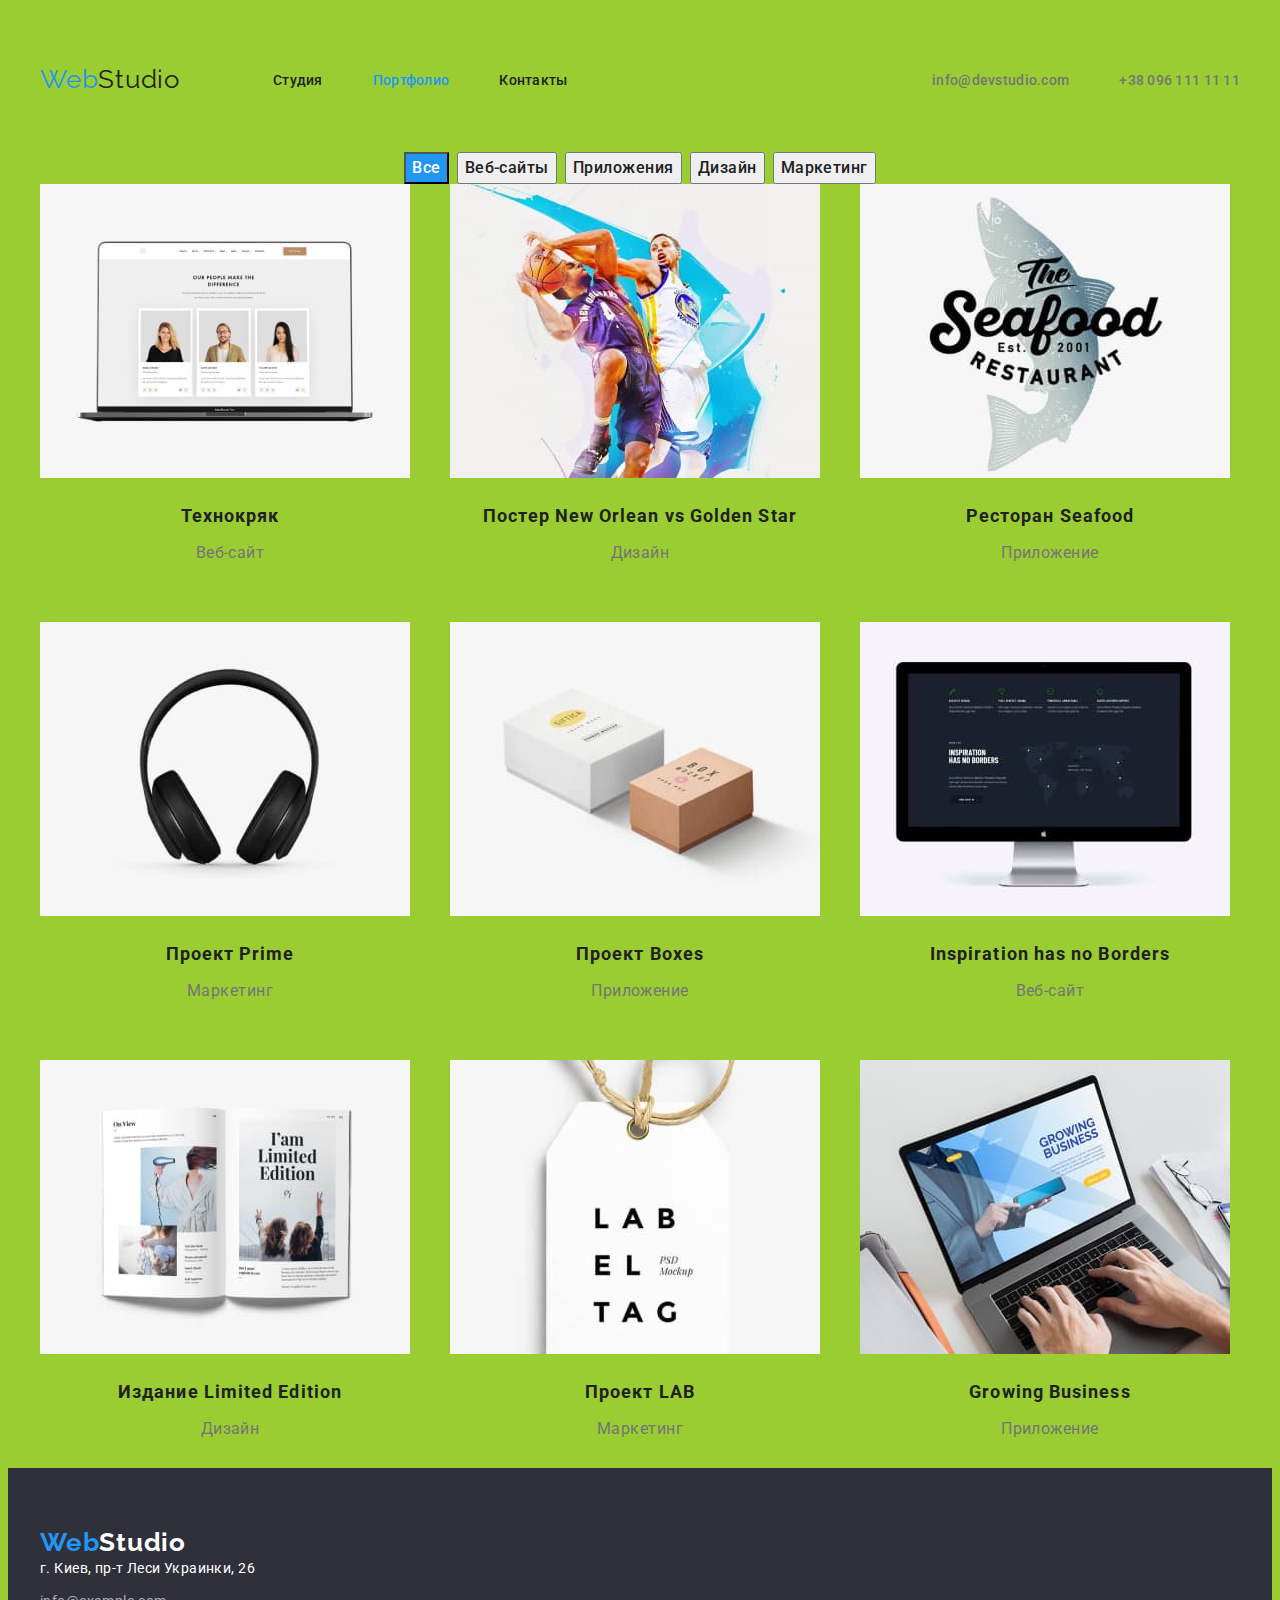
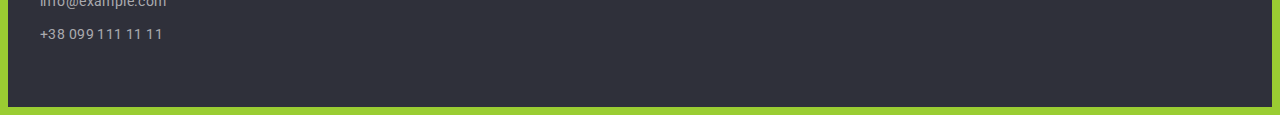
==== portfolio.html @ a7b3c54d "Блочная модель и Флексбокс" ====
<!DOCTYPE html>
<html lang="ru">
  <head>
    <meta charset="UTF-8" />
    <meta http-equiv="X-UA-Compatible" content="IE=edge" />
    <meta name="viewport" content="width=device-width, initial-scale=1.0" />
    <title>Портфолио</title>
    <link
      rel="stylesheet"
      href="https://cdnjs.cloudflare.com/ajax/libs/modern-normalize/1.1.0/modern-normalize.min.css"
      integrity="sha512-wpPYUAdjBVSE4KJnH1VR1HeZfpl1ub8YT/NKx4PuQ5NmX2tKuGu6U/JRp5y+Y8XG2tV+wKQpNHVUX03MfMFn9Q=="
      crossorigin="anonymous"
      referrerpolicy="no-referrer"
    />
    <link rel="preconnect" href="https://fonts.googleapis.com" />
    <link rel="preconnect" href="https://fonts.gstatic.com" crossorigin />
    <link
      href="https://fonts.googleapis.com/css2?family=Raleway:wght@700&family=Roboto:wght@400;500;700;900&display=swap"
      rel="stylesheet"
    />

    <link rel="stylesheet" href="./CSS/styles.css" />
  </head>
  <body>
    <!--HEADER-->

    <header class="header">
      <div class="container header-container">
        <nav class="navigation">
          <a class="logo link" href="./"
            ><span class="web-logo"> Web</span>Studio</a
          >
          <ul class="menu list">
            <li class="menu-item">
              <a class="menu-link link" href="./"> Студия </a>
            </li>
            <li class="menu-item">
              <a class="menu-link link current" href="portfolio.html">
                Портфолио
              </a>
            </li>
            <li class="menu-item">
              <a class="menu-link link" href=""> Контакты </a>
            </li>
          </ul>
        </nav>
        <ul class="contacts-link list">
          <li class="contacts-item">
            <a class="mail-link link" href="mailto:info@devstudio.com"
              >info@devstudio.com</a
            >
          </li>
          <li class="contacts-item">
            <a class="tel-link link" href="tel:+380961111111"
              >+38 096 111 11 11</a
            >
          </li>
        </ul>
      </div>
    </header>

    <!--END HEADER-->

    <main>
      <!--HERO-->
      <section class="hero-porfolio text-aling">
        <div class="container">
          <ul class="buttons-porfolio list text-aling">
            <li class="buttons-porfolio-item">
              <button class="modal-btn-portfolio current" type="button">
                Все
              </button>
            </li>
            <li class="buttons-porfolio-item">
              <button class="modal-btn-portfolio" type="button">
                Веб-сайты
              </button>
            </li>
            <li class="buttons-porfolio-item">
              <button class="modal-btn-portfolio" type="button">
                Приложения
              </button>
            </li>
            <li class="buttons-porfolio-item">
              <button class="modal-btn-portfolio" type="button">Дизайн</button>
            </li>
            <li class="buttons-porfolio-item">
              <button class="modal-btn-portfolio" type="button">
                Маркетинг
              </button>
            </li>
          </ul>

          <ul class="hero-link-portfolio list">
            <li class="hero-item-portfolio">
              <img
                class="hero-images-portfolio"
                src="./images/portfolio-hero сжатые/сайт сж.jpg"
                alt="сайт"
                width="370"
                height="294"
              />
              <div class="portfolio-divchik">
                <h2 class="hero-images-title">Технокряк</h2>
                <p class="hero-images-text">Веб-сайт</p>
              </div>
            </li>
            <li class="hero-item-portfolio">
              <img
                class="hero-images-portfolio"
                src="./images/portfolio-hero сжатые/баскетболисты cж.jpg"
                alt="баскетболисты"
              />
              <div class="portfolio-divchik">
                <h2 class="hero-images-title">
                  Постер New Orlean vs Golden Star
                </h2>
                <p class="hero-images-text">Дизайн</p>
              </div>
            </li>
            <li class="hero-item-portfolio">
              <img
                class="hero-images-portfolio"
                src="./images/portfolio-hero сжатые/название ресторана сж.jpg"
                alt="название ресторана"
              />
              <div class="portfolio-divchik">
                <h2 class="hero-images-title">Ресторан Seafood</h2>
                <p class="hero-images-text">Приложение</p>
              </div>
            </li>
            <li class="hero-item-portfolio">
              <img
                class="hero-images-portfolio"
                src="./images/portfolio-hero сжатые/наушники сж.jpg"
                alt="наушники"
              />
              <div class="portfolio-divchik">
                <h2 class="hero-images-title">Проект Prime</h2>
                <p class="hero-images-text">Маркетинг</p>
              </div>
            </li>
            <li class="hero-item-portfolio">
              <img
                class="hero-images-portfolio"
                src="./images/portfolio-hero сжатые/коробки сж.jpg"
                alt="коробки"
              />
              <div class="portfolio-divchik">
                <h2 class="hero-images-title">Проект Boxes</h2>
                <p class="hero-images-text">Приложение</p>
              </div>
            </li>
            <li class="hero-item-portfolio">
              <img
                class="hero-images-portfolio"
                src="./images/portfolio-hero сжатые/монитор сж.jpg"
                alt="монитор"
              />
              <div class="portfolio-divchik">
                <h2 class="hero-images-title">Inspiration has no Borders</h2>
                <p class="hero-images-text">Веб-сайт</p>
              </div>
            </li>
            <li class="hero-item-portfolio">
              <img
                class="hero-images-portfolio"
                src="./images/portfolio-hero сжатые/книжка сж.jpg"
                alt="книжка"
              />
              <div class="portfolio-divchik">
                <h2 class="hero-images-title">Издание Limited Edition</h2>
                <p class="hero-images-text">Дизайн</p>
              </div>
            </li>
            <li class="hero-item-portfolio">
              <img
                class="hero-images-portfolio"
                src="./images/portfolio-hero сжатые/буквы сж.jpg"
                alt="буквы"
              />
              <div class="portfolio-divchik">
                <h2 class="hero-images-title">Проект LAB</h2>
                <p class="hero-images-text">Маркетинг</p>
              </div>
            </li>
            <li class="hero-item-portfolio">
              <img
                class="hero-images-portfolio"
                src="./images/portfolio-hero сжатые/ноутбук сж.jpg"
                alt="ноутбук"
              />
              <div class="portfolio-divchik">
                <h2 class="hero-images-title">Growing Business</h2>
                <p class="hero-images-text">Приложение</p>
              </div>
            </li>
          </ul>
        </div>
      </section>
      <!--END HERO-->
    </main>
    <!--FOOTER-->

    <footer class="footer">
      <div class="container">
        <a class="logo-link-footer link" href="./"
          ><span class="web-logo"> Web</span>Studio</a
        >
        <address class="footer-adress">
          <ul class="footer-link list">
            <li class="footer-item">
              <a
                class="footer-adress link"
                href="https://maps.app.goo.gl/SeJLeQStYg7E3yRs5"
                target="_blank"
                rel="noopener noreferrer"
                >г. Киев, пр-т Леси Украинки, 26</a
              >
            </li>
            <li class="footer-item">
              <a class="footer-mail link" href="mailto:info@example.com"
                >info@example.com</a
              >
            </li>
            <li class="footer-item">
              <a class="footer-tel link" href="tel:+380991111111"
                >+38 099 111 11 11</a
              >
            </li>
          </ul>
        </address>
      </div>
    </footer>
    <!--END FOOTER-->
  </body>
</html>
---- CSS/styles.css ----
/*----- index.html-----*/

:root {
  --accent-color: #2196f3;
  --color-black: #212121;
  --color-grey: #757575;
  --color-white: #ffffff;
  --background-color: #2f303a;
  --main-font: 'Roboto', sans-serif;
  --secondary-font: 'Raleway', sans-serif;
}

/*===Components===*/

.sections-paddings {
  padding-top: 94px;
  padding-bottom: 94px;
}

.text-aling {
  text-align: center;
}

.margin-right {
  margin-right: auto;
}
/*===END-COMPONENTS===*/

body {
  font-family: var(--main-font);
  background-color: yellowgreen;
}

h1,
h2,
h3,
h4,
h5,
h6,
p {
  margin-top: 0;
  margin-bottom: 0;
}

ul,
ol {
  margin-top: 0;
  margin-bottom: 0;
  padding-left: 0;
}

img {
  display: block;
  max-width: 100%;
  height: auto;
}

.list {
  list-style: none;
}

.link {
  text-decoration: none;
}

.container {
  width: 1200px;
  margin: 0 auto;
  padding-left: 15px;
  padding-right: 15px;
}

/*=====HEADER====*/

.header-container {
  display: flex;
  align-items: center;
}

.header {
  padding-top: 32px;
  padding-bottom: 32px;
}

.navigation {
  display: flex;
  align-items: center;
}

.logo {
  font-family: var(--secondary-font);
  font-size: 26px;
  line-height: 1.19;
  letter-spacing: 0.03em;
  color: var(--color-black);
  margin-right: 93px;
  margin-top: 24px;
  margin-bottom: 25px;
}

.web-logo {
  color: var(--accent-color);
}

.menu {
  display: flex;
  align-items: center;
}

.menu-item:not(:last-child) {
  margin-right: 50px;
}

.menu-link {
  font-weight: 500;
  font-size: 14px;
  line-height: 1.14;
  letter-spacing: 0.02em;
  color: var(--color-black);
  cursor: pointer;
}

.menu-link:hover,
.menu-link:focus {
  color: var(--accent-color);
}

.menu-link.current {
  color: var(--accent-color);
}

.contacts-link {
  display: flex;
  align-items: center;
  margin-left: auto;
}

.mail-link {
  font-weight: 500;
  font-size: 14px;
  line-height: 1.14;
  letter-spacing: 0.02em;
  color: var(--color-grey);
  cursor: pointer;
  margin-right: 50px;
}

.mail-link:hover,
.mail-link:focus {
  color: var(--accent-color);
}

.mail-link.current {
  color: var(--accent-color);
}

.tel-link {
  font-weight: 500;
  font-size: 14px;
  line-height: 1.14;
  letter-spacing: 0.02em;
  color: var(--color-grey);
  cursor: pointer;
}

.tel-link:hover,
.tel-link:focus {
  color: var(--accent-color);
}

/*=====END HEADER====*/

/*=====HERO====*/

.hero-container {
  width: 696px;
  height: 600px;
  background-color: var(--background-color);
  padding-top: 200px;
  padding-bottom: 200px;
}

.hero {
  background-color: var(--background-color);
}

.hero-title {
  font-weight: 900;
  font-size: 44px;
  line-height: 1.36;
  letter-spacing: 0.06em;
  color: var(--color-white);
  margin-bottom: 30px;
}

.modal-btn {
  font-family: Roboto;
  font-weight: 700;
  font-style: normal;
  font-size: 16px;
  line-height: 1.87;
  letter-spacing: 0.06em;
  color: var(--color-white);
  background-color: var(--accent-color);
  cursor: pointer;

  border-radius: 4px;
  padding: 10px 32px;
}

/*=====END HERO====*/

/*===ADVANTAGES===*/

.advantages-link {
  display: flex;
  align-items: center;
}

.advantages-item {
  width: calc ((100% - 30px)/3);
}

.advantages-title {
  font-weight: 700;
  font-size: 14px;
  line-height: 1.17;
  letter-spacing: 0.03em;
  color: var(--color-black);
  margin-bottom: 10px;
}

.advantages-text {
  font-weight: 400;
  font-size: 14px;
  line-height: 1.17;
  letter-spacing: 0.03em;
  color: var(--color-grey);
}

/*===END ADVANTAGES===*/

/*===SERVICES===*/

.services-title {
  font-weight: 700;
  font-size: 36px;
  text-align: center;
  line-height: 1.17;
  letter-spacing: 0.03em;
  color: var(--color-black);
  margin-bottom: 50px;
}

.services-link {
  display: flex;
  align-items: center;
}

.services-item {
  width: calc((100% - 30px) / 2);
}

/*===END SERVICES===*/

/*===OUR TEAM===*/

.our-team {
  background-color: #f5f4fa;
}

.our-team-link {
  display: flex;
  align-items: center;
}

.our-team-title {
  font-weight: 700;
  font-size: 36px;
  text-align: center;
  line-height: 1.17;
  letter-spacing: 0.03em;
  color: var(--color-black);
  margin-bottom: 50px;
}

.our-team-item {
  width: calc((100% - 90px) / 4);
  margin-right: 30px;
  box-shadow: 0px 1px 3px rgba(0, 0, 0, 0.12), 0px 1px 1px rgba(0, 0, 0, 0.14),
    0px 2px 1px rgba(0, 0, 0, 0.2);
  border-radius: 0px 0px 4px 4px;
}

.our-team-item:nth-child(4n) {
  margin-right: 0;
}

.our-team-images {
  margin-bottom: 30px;
}

.our-team-person {
  font-weight: 500;
  font-size: 16px;
  text-align: center;
  line-height: 1.19;
  letter-spacing: 0.03em;
  color: var(--color-black);
  margin-bottom: 10px;
}

.our-team-profession {
  font-weight: 400;
  font-size: 16px;
  text-align: center;
  line-height: 1.19;
  letter-spacing: 0.03em;
  color: var(--color-grey);
  margin-bottom: 30px;
}

/*===END OUR TEAM===*/

/*===FOOTER===*/

.footer {
  padding-top: 60px;
  padding-bottom: 60px;
  background-color: var(--background-color);
}

.logo-link-footer {
  font-family: var(--secondary-font);
  font-weight: 700;
  font-style: normal;
  font-size: 26px;
  line-height: 1.15;
  letter-spacing: 0.03em;
  color: var(--color-white);
  margin-bottom: 20px;
}

.footer-item:not(:last-child) {
  margin-bottom: 9px;
}

.footer-adress {
  font-weight: 400;
  font-size: 14px;
  font-style: normal;
  line-height: 1.71;
  letter-spacing: 0.03em;
  color: var(--color-white);
  cursor: pointer;
}

.footer-mail {
  font-weight: 400;
  font-size: 14px;
  font-style: normal;
  line-height: 1.71;
  letter-spacing: 0.03em;
  color: rgba(255, 255, 255, 0.6);
  cursor: pointer;
}

.footer-tel {
  font-weight: 400;
  font-size: 14px;
  font-style: normal;
  line-height: 1.71;
  letter-spacing: 0.03em;
  color: rgba(255, 255, 255, 0.6);
  cursor: pointer;
}

/*===END FOOTER===*/

/*-----END index.html-----*/

/*-----portfolio html-----*/

/*=====HERO====*/

.buttons-porfolio {
  display: flex;
  align-items: center;
  justify-content: center;
}

.buttons-porfolio-item:not(:last-child) {
  margin-right: 8px;
}

.modal-btn-portfolio {
  font-family: Roboto;
  font-weight: 500;
  font-size: 16px;
  line-height: 1.62;
  letter-spacing: 0.03em;
  color: var(--color-black);
  cursor: pointer;
}

.modal-btn-portfolio:hover,
.modal-btn-portfolio:focus {
  color: var(--color-white);
  background-color: var(--accent-color);
}

.modal-btn-portfolio.current {
  color: var(--color-white);
  background-color: var(--accent-color);
}

.hero-link-portfolio {
  display: flex;
  align-items: center;
  flex-wrap: wrap;
  margin-left: -30px;
  margin-top: -30px;
}

.hero-item-portfolio {
  flex-basis: calc((100% - 90px) / 3);
  margin-left: 30px;
  margin-top: 30px;
}

.hero-images-portfolio {
  width: 370px;
  height: 294px;
}

.portfolio-divchik {
  padding-top: 20px;
  padding-bottom: 24px;
  padding-left: 24px;
  padding-right: 24px;
}

.hero-images-title {
  font-weight: 700;
  font-size: 18px;
  line-height: 2;
  letter-spacing: 0.06em;
  color: var(--color-black);
}

.hero-images-text {
  font-weight: 400;
  font-size: 16px;
  line-height: 1.87;
  letter-spacing: 0.03em;
  color: var(--color-grey);
  margin-top: 4px;
}

/*=====END HERO====*/

/*===FOOTER===*/

/*===END FOOTER===*/

/*-----END portfolio html-----*/
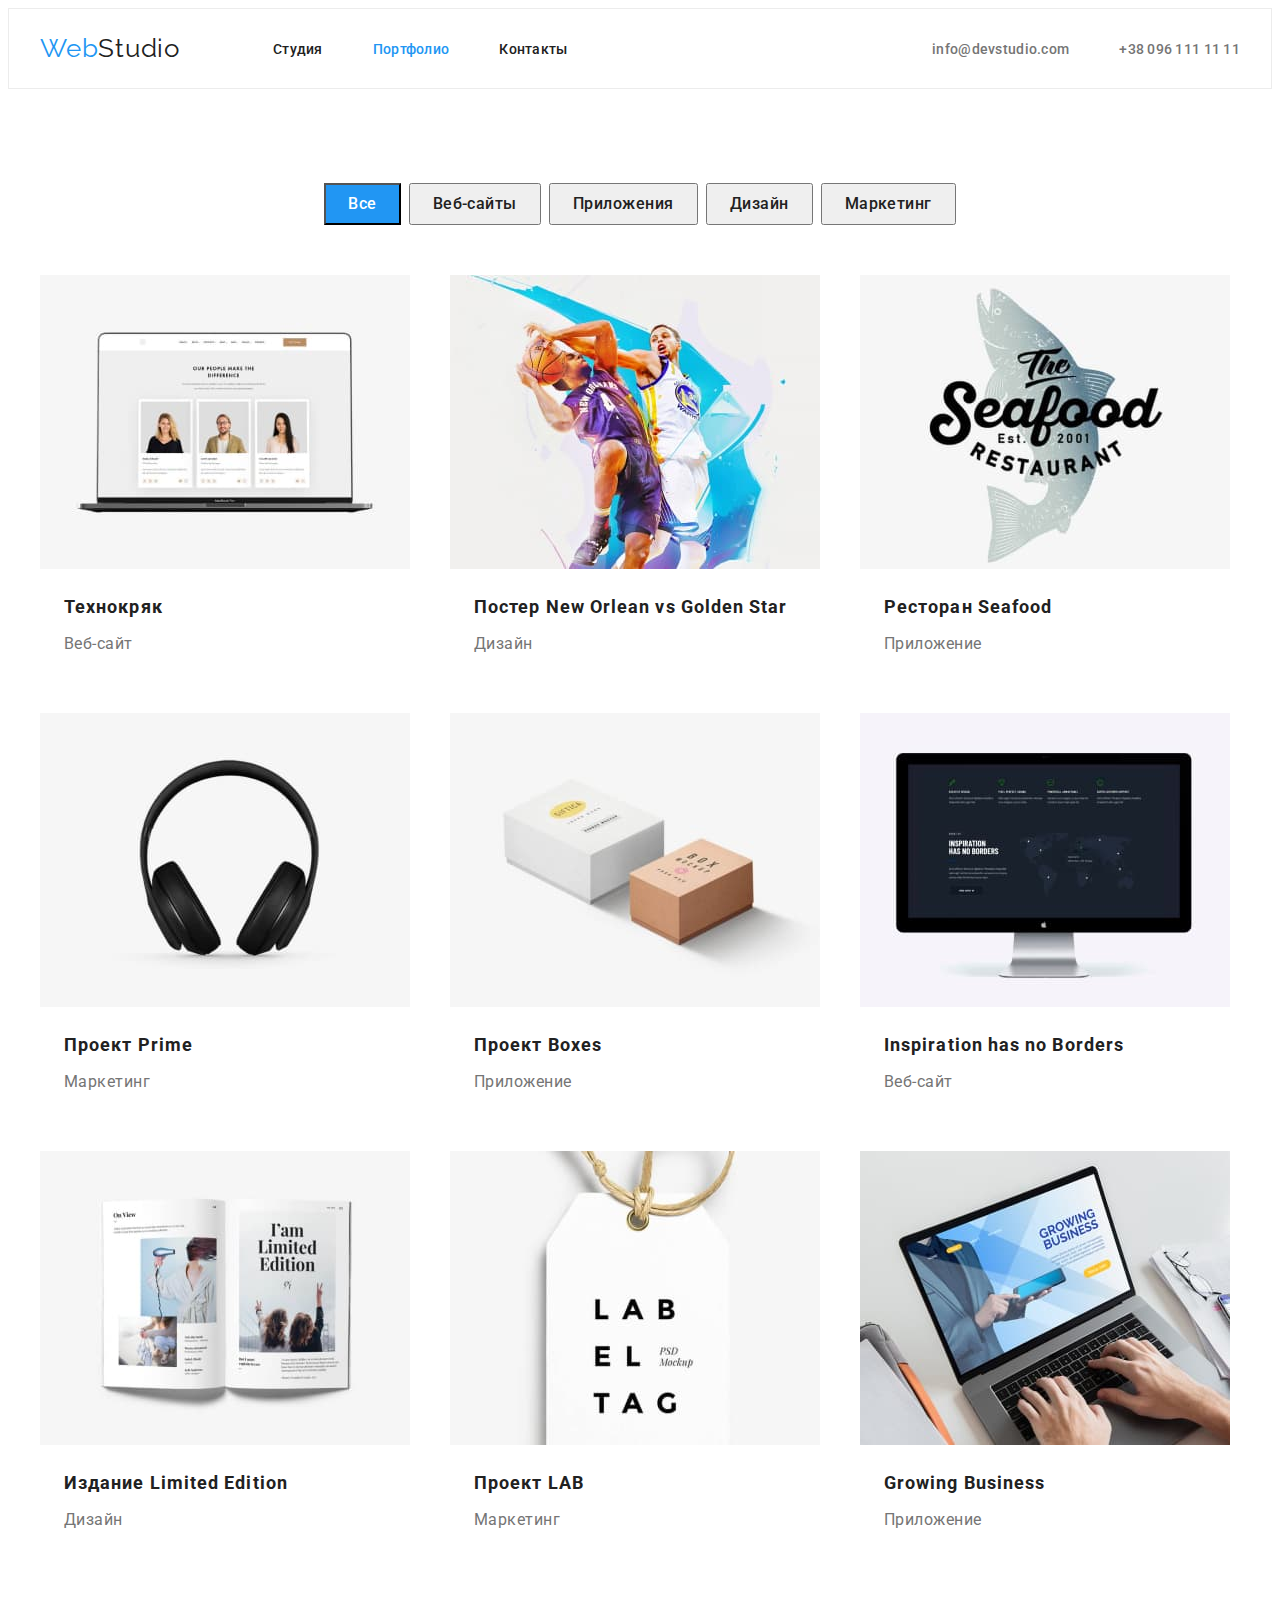
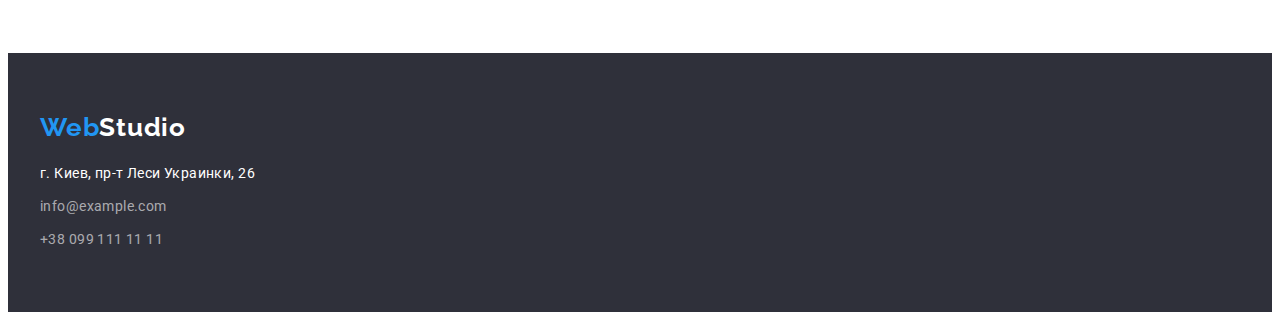
==== commit 55d9ec92: "Исправил замечания ментора" ====
--- a/portfolio.html
+++ b/portfolio.html
@@ -24,7 +24,7 @@
   <body>
     <!--HEADER-->
 
-    <header class="header">
+    <header class="header-portfolio">
       <div class="container header-container">
         <nav class="navigation">
           <a class="logo link" href="./"
@@ -63,7 +63,7 @@
 
     <main>
       <!--HERO-->
-      <section class="hero-porfolio text-aling">
+      <section class="hero-porfolio">
         <div class="container">
           <ul class="buttons-porfolio list text-aling">
             <li class="buttons-porfolio-item">
--- a/CSS/styles.css
+++ b/CSS/styles.css
@@ -14,7 +14,6 @@
 
 .sections-paddings {
   padding-top: 94px;
-  padding-bottom: 94px;
 }
 
 .text-aling {
@@ -28,7 +27,6 @@
 
 body {
   font-family: var(--main-font);
-  background-color: yellowgreen;
 }
 
 h1,
@@ -78,8 +76,8 @@
 }
 
 .header {
-  padding-top: 32px;
-  padding-bottom: 32px;
+  padding-top: 24px;
+  padding-bottom: 24px;
 }
 
 .navigation {
@@ -94,8 +92,6 @@
   letter-spacing: 0.03em;
   color: var(--color-black);
   margin-right: 93px;
-  margin-top: 24px;
-  margin-bottom: 25px;
 }
 
 .web-logo {
@@ -176,12 +172,12 @@
   width: 696px;
   height: 600px;
   background-color: var(--background-color);
-  padding-top: 200px;
-  padding-bottom: 200px;
+ 
 }
 
 .hero {
   background-color: var(--background-color);
+  padding-top: 200px;
 }
 
 .hero-title {
@@ -215,11 +211,14 @@
 .advantages-link {
   display: flex;
   align-items: center;
+  margin-left: -30px;
 }
 
 .advantages-item {
-  width: calc ((100% - 30px)/3);
-}
+  flex-basis: calc((100% - 120px) / 4);
+  margin-left: 30px;
+}
+
 
 .advantages-title {
   font-weight: 700;
@@ -233,7 +232,7 @@
 .advantages-text {
   font-weight: 400;
   font-size: 14px;
-  line-height: 1.17;
+  line-height: 1.71;
   letter-spacing: 0.03em;
   color: var(--color-grey);
 }
@@ -255,11 +254,15 @@
 .services-link {
   display: flex;
   align-items: center;
+  margin-left: -30px;
 }
 
 .services-item {
-  width: calc((100% - 30px) / 2);
-}
+  flex-basis: calc((100% - 90px) / 3);
+  margin-left: 30px;
+}
+
+
 
 /*===END SERVICES===*/
 
@@ -284,20 +287,21 @@
   margin-bottom: 50px;
 }
 
+.our-team-link {
+margin-left: -30px;
+}
+
 .our-team-item {
-  width: calc((100% - 90px) / 4);
-  margin-right: 30px;
+  flex-basis: calc((100% - 120px) / 4);
+  margin-left: 30px;
   box-shadow: 0px 1px 3px rgba(0, 0, 0, 0.12), 0px 1px 1px rgba(0, 0, 0, 0.14),
     0px 2px 1px rgba(0, 0, 0, 0.2);
   border-radius: 0px 0px 4px 4px;
 }
 
-.our-team-item:nth-child(4n) {
-  margin-right: 0;
-}
-
-.our-team-images {
-  margin-bottom: 30px;
+.our-team-divchik{
+padding-top: 30px;
+padding-bottom: 30px;
 }
 
 .our-team-person {
@@ -307,7 +311,7 @@
   line-height: 1.19;
   letter-spacing: 0.03em;
   color: var(--color-black);
-  margin-bottom: 10px;
+  
 }
 
 .our-team-profession {
@@ -317,7 +321,8 @@
   line-height: 1.19;
   letter-spacing: 0.03em;
   color: var(--color-grey);
-  margin-bottom: 30px;
+  margin-top: 10px;
+ 
 }
 
 /*===END OUR TEAM===*/
@@ -338,7 +343,10 @@
   line-height: 1.15;
   letter-spacing: 0.03em;
   color: var(--color-white);
-  margin-bottom: 20px;
+}
+
+.footer-link{
+margin-top: 20px;
 }
 
 .footer-item:not(:last-child) {
@@ -382,6 +390,17 @@
 /*-----portfolio html-----*/
 
 /*=====HERO====*/
+
+.header-portfolio {
+  padding-top: 24px;
+  padding-bottom: 24px;
+  border: 1px solid #ECECEC;
+}
+
+.hero-porfolio{
+padding-top: 94px;
+padding-bottom: 94px;
+}
 
 .buttons-porfolio {
   display: flex;
@@ -401,6 +420,10 @@
   letter-spacing: 0.03em;
   color: var(--color-black);
   cursor: pointer;
+  padding-top: 6px;
+  padding-bottom: 6px;
+  padding-left: 22px;
+  padding-right: 22px;
 }
 
 .modal-btn-portfolio:hover,
@@ -420,6 +443,7 @@
   flex-wrap: wrap;
   margin-left: -30px;
   margin-top: -30px;
+  padding-top: 50px;
 }
 
 .hero-item-portfolio {
@@ -463,4 +487,4 @@
 
 /*===END FOOTER===*/
 
-/*-----END portfolio html-----*/
+/*-----END portfolio html-----*/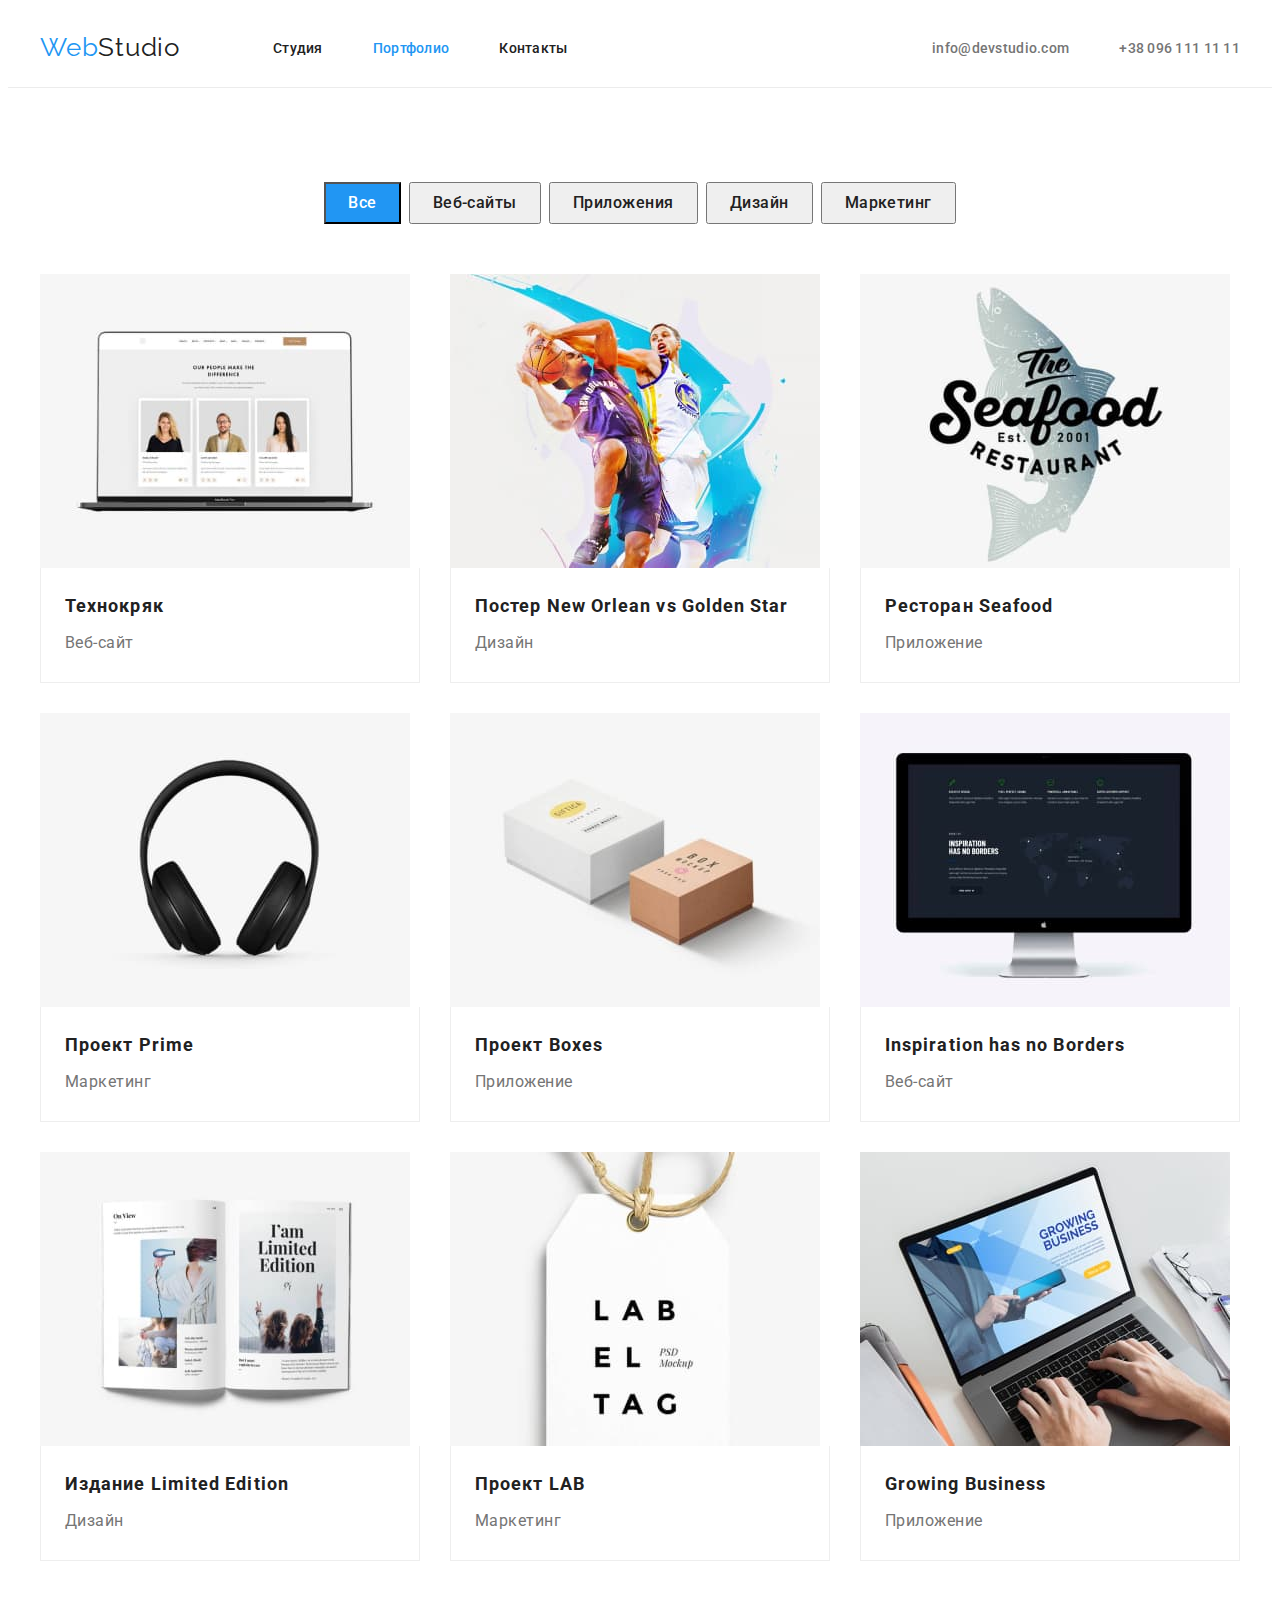
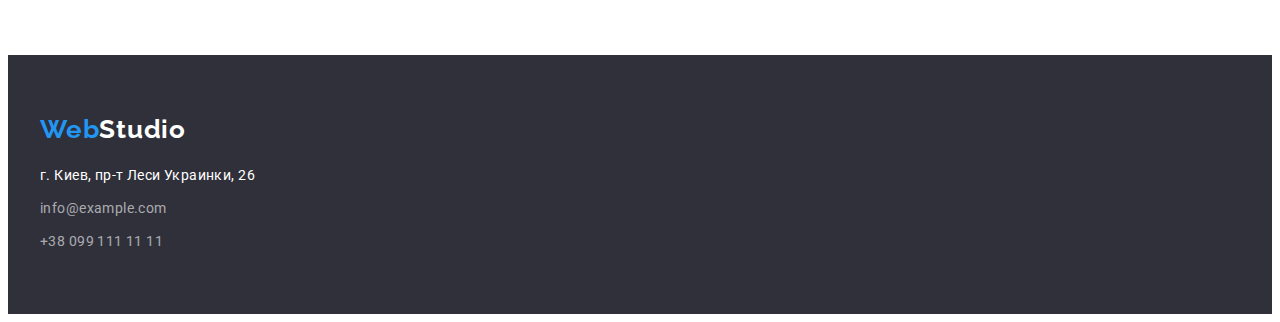
==== commit 98272dbf: "Исправил замечания ментора1" ====
--- a/portfolio.html
+++ b/portfolio.html
@@ -63,7 +63,7 @@
 
     <main>
       <!--HERO-->
-      <section class="hero-porfolio">
+      <section class="hero-porfolio sections-paddings">
         <div class="container">
           <ul class="buttons-porfolio list text-aling">
             <li class="buttons-porfolio-item">
--- a/CSS/styles.css
+++ b/CSS/styles.css
@@ -14,6 +14,8 @@
 
 .sections-paddings {
   padding-top: 94px;
+  padding-bottom: 94px;
+  
 }
 
 .text-aling {
@@ -170,7 +172,6 @@
 
 .hero-container {
   width: 696px;
-  height: 600px;
   background-color: var(--background-color);
  
 }
@@ -178,6 +179,7 @@
 .hero {
   background-color: var(--background-color);
   padding-top: 200px;
+  padding-bottom: 200px;
 }
 
 .hero-title {
@@ -208,6 +210,7 @@
 
 /*===ADVANTAGES===*/
 
+
 .advantages-link {
   display: flex;
   align-items: center;
@@ -270,6 +273,8 @@
 
 .our-team {
   background-color: #f5f4fa;
+  padding-top: 94px;
+  padding-bottom: 94px;
 }
 
 .our-team-link {
@@ -394,12 +399,7 @@
 .header-portfolio {
   padding-top: 24px;
   padding-bottom: 24px;
-  border: 1px solid #ECECEC;
-}
-
-.hero-porfolio{
-padding-top: 94px;
-padding-bottom: 94px;
+  border-bottom: 1px solid #ECECEC;
 }
 
 .buttons-porfolio {
@@ -462,6 +462,9 @@
   padding-bottom: 24px;
   padding-left: 24px;
   padding-right: 24px;
+  border-left: 1px solid #EEEEEE;
+  border-right: 1px solid #EEEEEE;
+  border-bottom: 1px solid #EEEEEE;
 }
 
 .hero-images-title {
